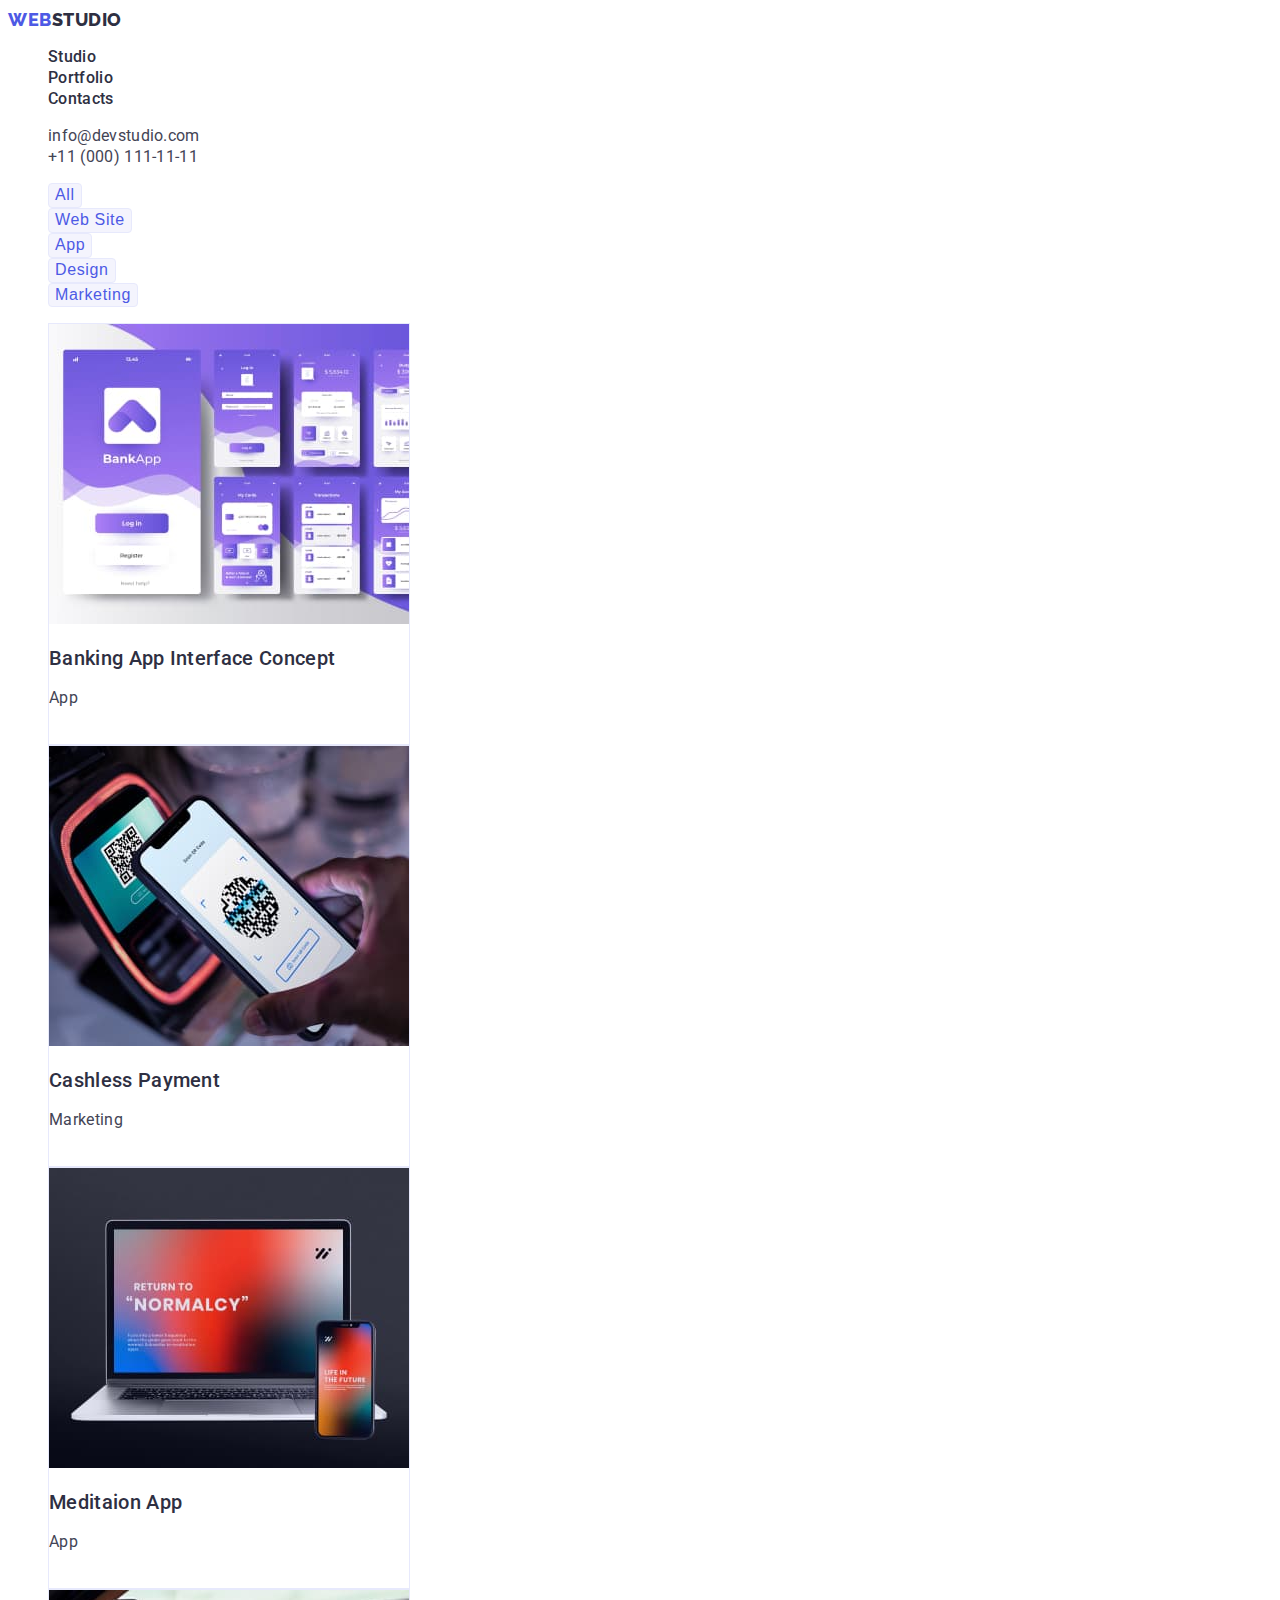
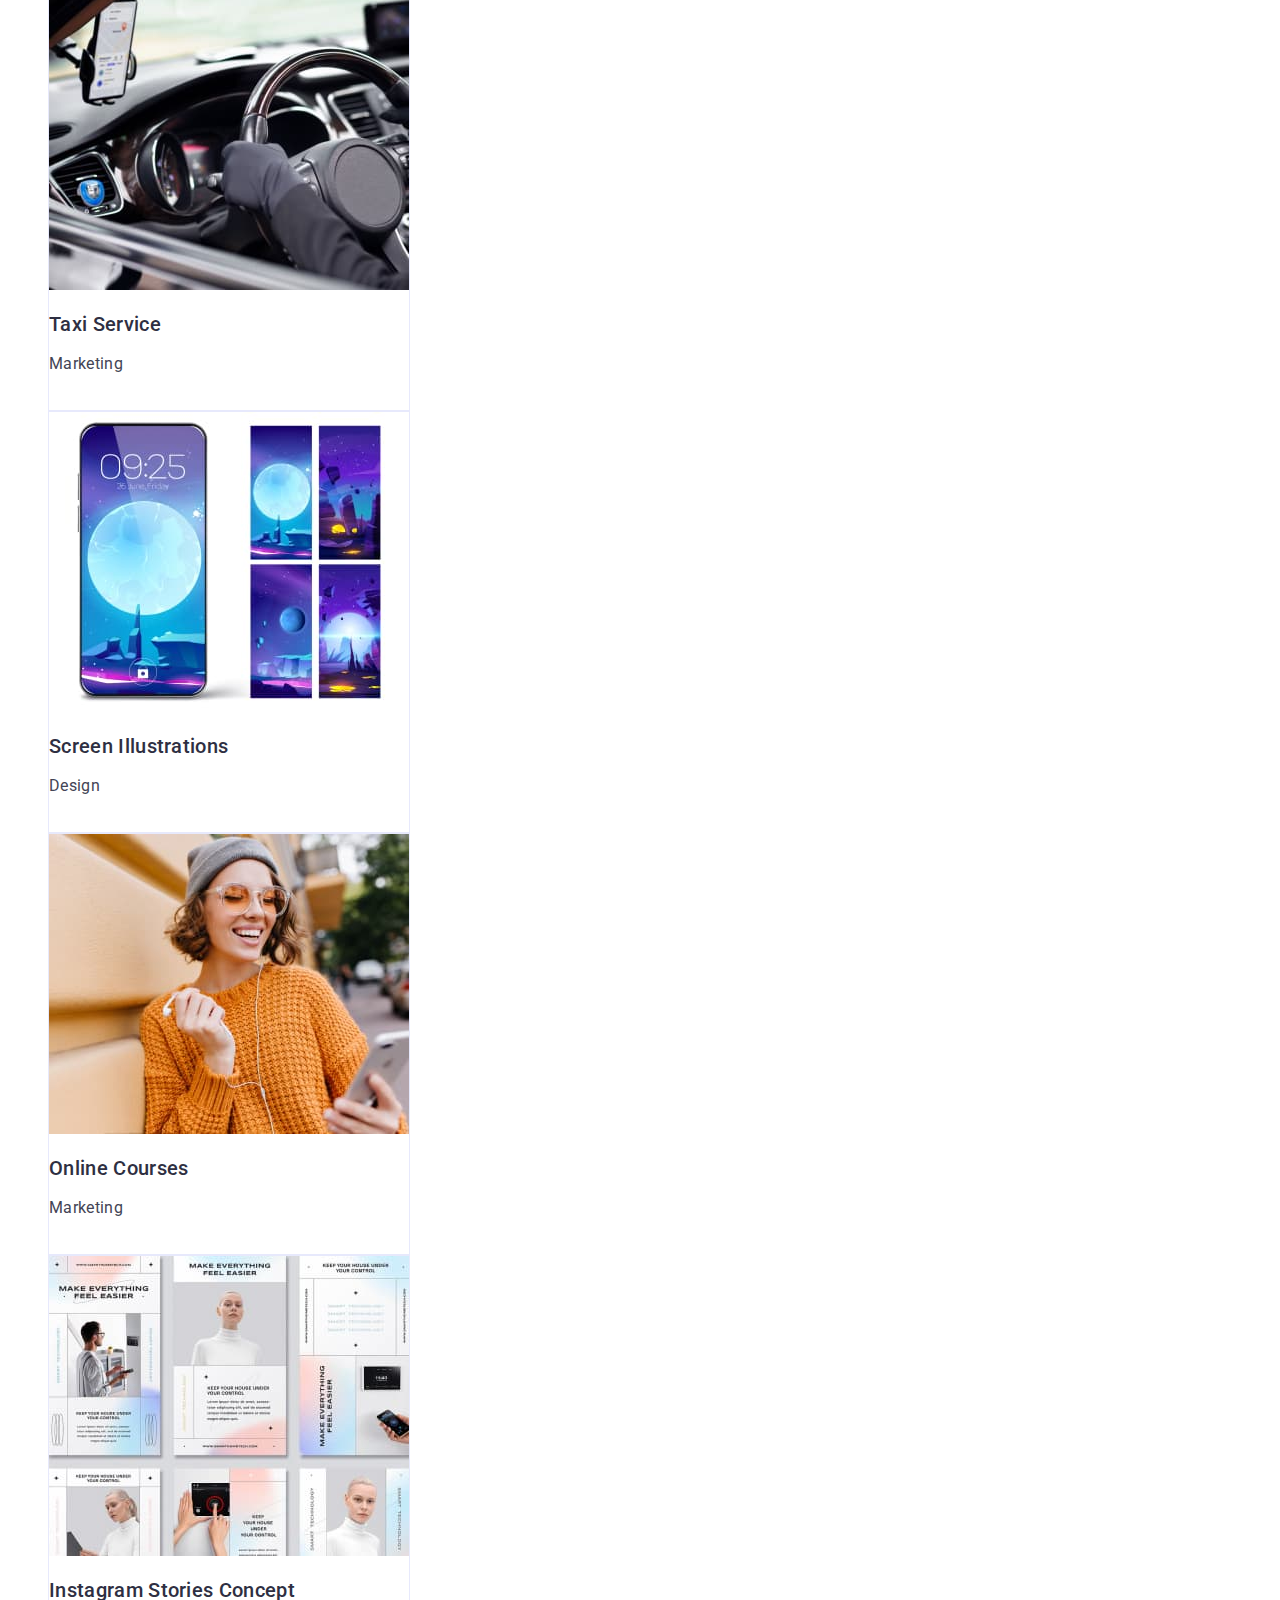
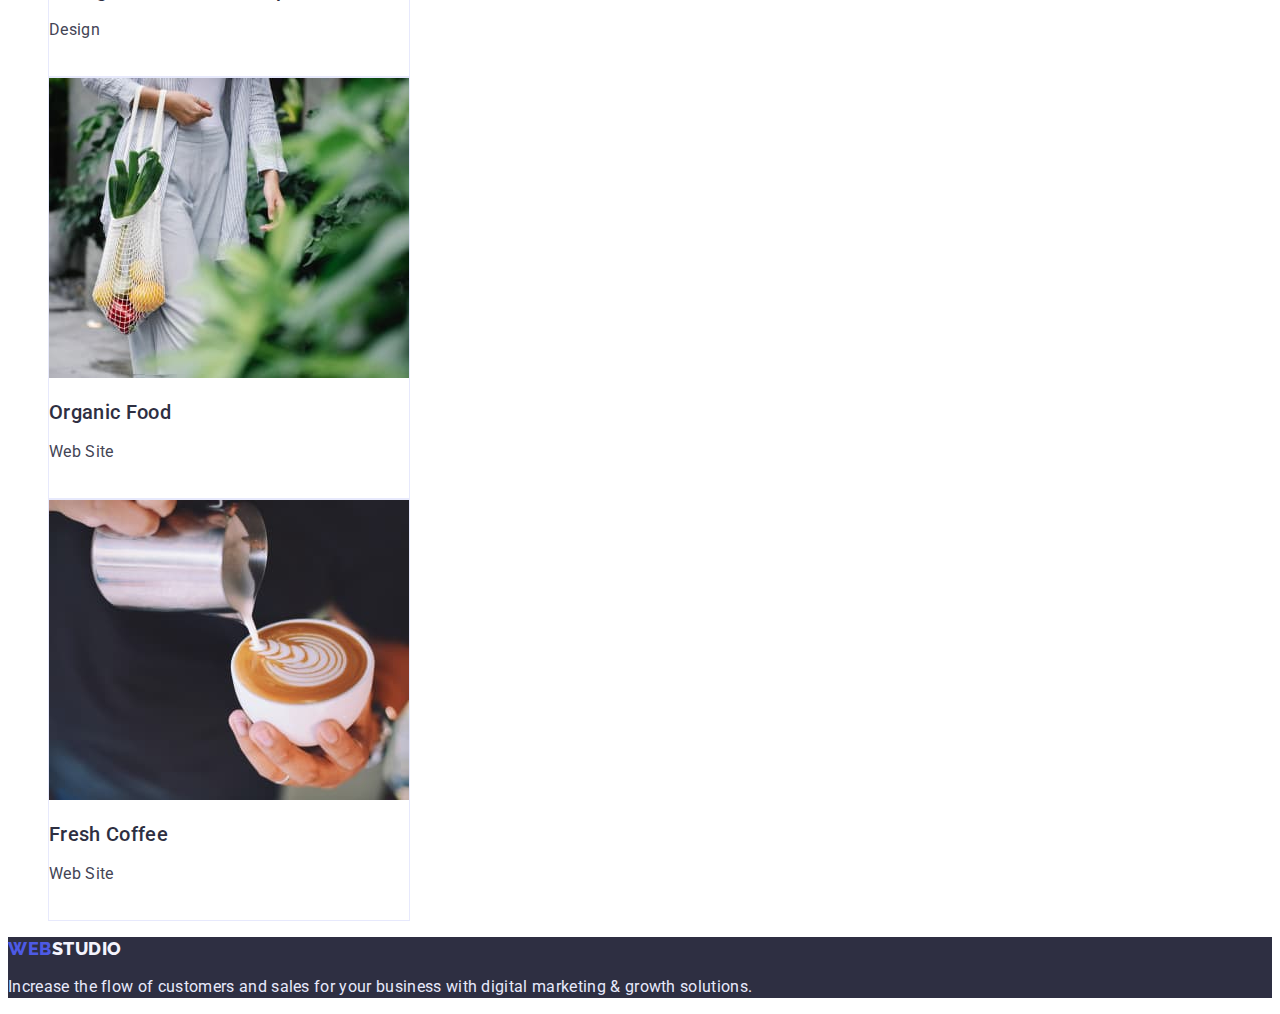
==== portfolio.html @ 3815cd6d "Initial commit" ====
<!DOCTYPE html>
<html lang="en">
<head>
    <meta charset="UTF-8">
    <meta http-equiv="X-UA-Compatible" content="IE=edge">
    <meta name="viewport" content="width=device-width, initial-scale=1.0">
    <title>Portfolio</title>

    <link rel="preconnect" href="https://fonts.googleapis.com">
    <link rel="preconnect" href="https://fonts.gstatic.com" crossorigin>
    <link href="https://fonts.googleapis.com/css2?family=Raleway:wght@800&family=Roboto:wght@400;500;700;900&display=swap" rel="stylesheet">

    <link rel="stylesheet" href="./css/styles.css">
</head>
<body>
    <header class="header">
        <a href="./index.html" class="header_logo link"><span class="logo_web">web</span>studio</a>
        <nav class="header_nav">
            <ul class="header_list">
                <li class="header_item">
                    <a href="./index.html" class="header_link link">Studio</a>
                </li>
                <li class="header_item">
                    <a href="./portfolio.html" class="header_link link">Portfolio</a>
                </li>
                <li class="header_item">
                    <a href="#" class="header_link link">Contacts</a>
                </li>
            </ul>
        </nav>

        <address>
            <ul>
                <li class="header_item"><a href="mailto:info@devstudio.com" class="header_contact link">info@devstudio.com</a></li>
                <li class="header_item"><a href="tel:+110001111111" class="header_contact link">+11 (000) 111-11-11</a></li>
            </ul>
        </address>
    </header>
    <main>
        <section>
            <ul class="main_sct_list_batton">
                <li><button type="button" class="main_button">All</button></li>
                <li><button type="button" class="main_button">Web Site</button></li>
                <li><button type="button" class="main_button">App</button></li>
                <li><button type="button" class="main_button">Design</button></li>
                <li><button type="button" class="main_button">Marketing</button></li>
            </ul>

            <ul class="main_sct_list_work">
                <li class="main_sct_item_work">
                    <img src="./images/portfolio/section_1.jpg" alt="Interface of the created banking program." width="360" height="300">
                    <h2 class="main_sct_title">Banking App Interface Concept</h3>
                    <p class="main_sct_txt">App</p>
                </li>
                <li class="main_sct_item_work">
                    <img src="./images/portfolio/section_2.jpg" alt="Program for non-cash settlement." width="360" height="300">
                    <h2 class="main_sct_title">Cashless Payment</h3>
                    <p class="main_sct_txt">Marketing</p>
                </li>
                <li class="main_sct_item_work">
                    <img src="./images/portfolio/section_3.jpg" alt="An image of a meditation app" width="360" height="300">
                    <h2 class="main_sct_title">Meditaion App</h3>
                    <p class="main_sct_txt">App</p>
                </li>
                <li class="main_sct_item_work">
                    <img src="./images/portfolio/section_4.jpg" alt="Program for taxi service." width="360" height="300">
                    <h2 class="main_sct_title">Taxi Service</h3>
                    <p class="main_sct_txt">Marketing</p>
                </li>
                <li class="main_sct_item_work">
                    <img src="./images/portfolio/section_5.jpg" alt="Screen illustrations." width="360" height="300">
                    <h2 class="main_sct_title">Screen Illustrations</h3>
                    <p class="main_sct_txt">Design</p>
                </li>
                <li class="main_sct_item_work">
                    <img src="./images/portfolio/section_6.jpg" alt="Image of a beautiful cheerful girl." width="360" height="300">
                    <h2 class="main_sct_title">Online Courses</h3>
                    <p class="main_sct_txt">Marketing</p>
                </li>
                <li class="main_sct_item_work">
                    <img src="./images/portfolio/section_7.jpg" alt="Instagram Stories images." width="360" height="300">
                    <h2 class="main_sct_title">Instagram Stories Concept</h3>
                    <p class="main_sct_txt">Design</p>
                </li>
                <li class="main_sct_item_work">
                    <img src="./images/portfolio/section_8.jpg" alt="Image with organic food." width="360" height="300">
                    <h2 class="main_sct_title">Organic Food</h3>
                    <p class="main_sct_txt">Web Site</p>
                </li>
                <li class="main_sct_item_work">
                    <img src="./images/portfolio/section_9.jpg" alt="Image of coffee art." width="360" height="300">
                    <h2 class="main_sct_title">Fresh Coffee</h3>
                    <p class="main_sct_txt">Web Site</p>
                </li>
            </ul>
        </section>
    </main>
    <footer class="footer">
        <a href="./index.html" class="footer_logo link"><span class="logo_web">web</span>studio</a>
        <p class="footer_txt">Increase the flow of customers and sales for your business with digital marketing & growth solutions.</p>
    </footer>
</body>
</html>
---- css/styles.css ----
:root {
    /* Fonts */
    --primary-font: "Roboto", sans-serif;
    --secondary-font: "Raleway", sans-serif;

    /* Colors */
    --primary-brand-cl: #4D5AE5;
    --pressed-state-cl: #404BBF; 
    --dark-cl: #2E2F42;
    --success-cl: #31D0AA;
    --txt-cl: #434455;
    --subtle-txt-cl: #8E8F99;
    --accent-cl: #E7E9FC;
    --light-cl: #F4F4FD;
    --white-cl: #fff;
}

body {
    font-family: var(--primary-font);
    color: var(--dark-cl);
    letter-spacing: 0.02em;
}

.link {
    text-decoration: none;
    color: currentColor;
  }

.header_logo {
    font-family: var(--secondary-font);
    font-weight: 800;
    font-size: 18px;
    line-height: 1.3;
    letter-spacing: 0.03em;
    color: var(--dark-cl);
    text-transform: uppercase;
}

.footer_logo {
    font-family: var(--secondary-font);
    font-weight: 800;
    font-size: 18px;
    line-height: 1.3;
    letter-spacing: 0.03em;
    color: var(--light-cl);
    text-transform: uppercase;
}

.logo_web {
    color: var(--primary-brand-cl);
}

/* Header index */

.header {
    color: var(--accent-cl);
}


.header_item {
    list-style-type: none;
}

.header_link,
.header_contact {
    font-weight: 500;
    font-size: 16px;
    line-height: 1.3;
    letter-spacing: 0.02em;
}

.header_link {
    color: var(--dark-cl);
}

.header_contact {
    color: var(--txt-cl);
    font-weight: 400;
    font-style: normal;
}

.header_link:hover,
.header_link:focus,
.header_contact:hover,
.header_contact:focus {
  color: var(--pressed-state-cl);
}

/* Main index */

.hero_sct{
    background-color: var(--dark-cl);
}

.hero_sct_title {
    width: 500px;
    font-size: 56px;
    line-height: 1.3;
    color: var(--white-cl);
}

.hero_sct_button {
    font-family: var(--primary-font);
    font-weight: 500;
    font-size: 16px;
    line-height: 1.3;
    letter-spacing: 0.04em;
    color: var(--white-cl);

    background-color: var(--primary-brand-cl);
    cursor: pointer;
}

.hero_sct_button:hover,
.hero_sct_button:focus {
    background-color: var(--pressed-state-cl);
}


.feature_sct_list { 
    margin-left: 0;
    padding-left: 0;
}

.feature_sct_item {
    list-style-type: none;
}

.feature_sct_title {
    font-weight: 500;
    font-size: 20px;
    line-height: 1.3;
}

.feature_sct_txt {
    font-size: 16px;
    line-height: 1.3;
    color: var(--txt-cl);
}


.ourwork_sct_item {
    list-style-type: none;
}

.ourwork_sct_title {
    text-align: center;
    font-size: 36px;
    line-height: 1.3;
}

.team_sct {
    background-color: var(--light-cl);
}

.team_sct_title {
    text-align: center;
    font-size: 36px;
    line-height: 1.3;
}

.team_sct_item {
    list-style-type: none;
    background: var(--white-cl);
    box-shadow: 0px 1px 6px rgba(46, 47, 66, 0.08), 0px 1px 1px rgba(46, 47, 66, 0.16), 0px 2px 1px rgba(46, 47, 66, 0.08);
    border-radius: 0px 0px 4px 4px;
}
.team_sct_name {
    font-weight: 500;
    font-size: 20px;
    line-height: 1.3;
}

.team_sct_txt {
    line-height: 1.3;
}

/* Footer */
.footer {
    background-color: var(--dark-cl);
}

.footer_txt {
    font-size: 16px;
    line-height: 1.3;
    color: var(--accent-cl);
}

/* Portfolio */

.main_sct_list_batton {
    list-style-type: none;
}

.main_button {
    font-weight: 500;
    font-size: 16px;
    line-height: 1.3;
    letter-spacing: 0.04em;
    color: var(--primary-brand-cl);

    border: 1px solid var(--accent-cl);
    border-radius: 4px;
    background-color: var(--light-cl);
    cursor: pointer;
}

.main_button:hover,
.main_button:focus {
    color: var(--white-cl);
    background-color: var(--pressed-state-cl);
}

.main_sct_list_work {
    list-style-type: none;
}

.main_sct_item_work {
    width: 360px;
    height: 420px;
    background: var(--white-cl);
    border: 1px solid var(--accent-cl);
}

.main_sct_title {
    font-weight: 500;
    font-size: 20px;
    line-height: 1.3;
}

.main_sct_txt {
    font-size: 16px;
    line-height: 1.3;
    color: var(--txt-cl);
}
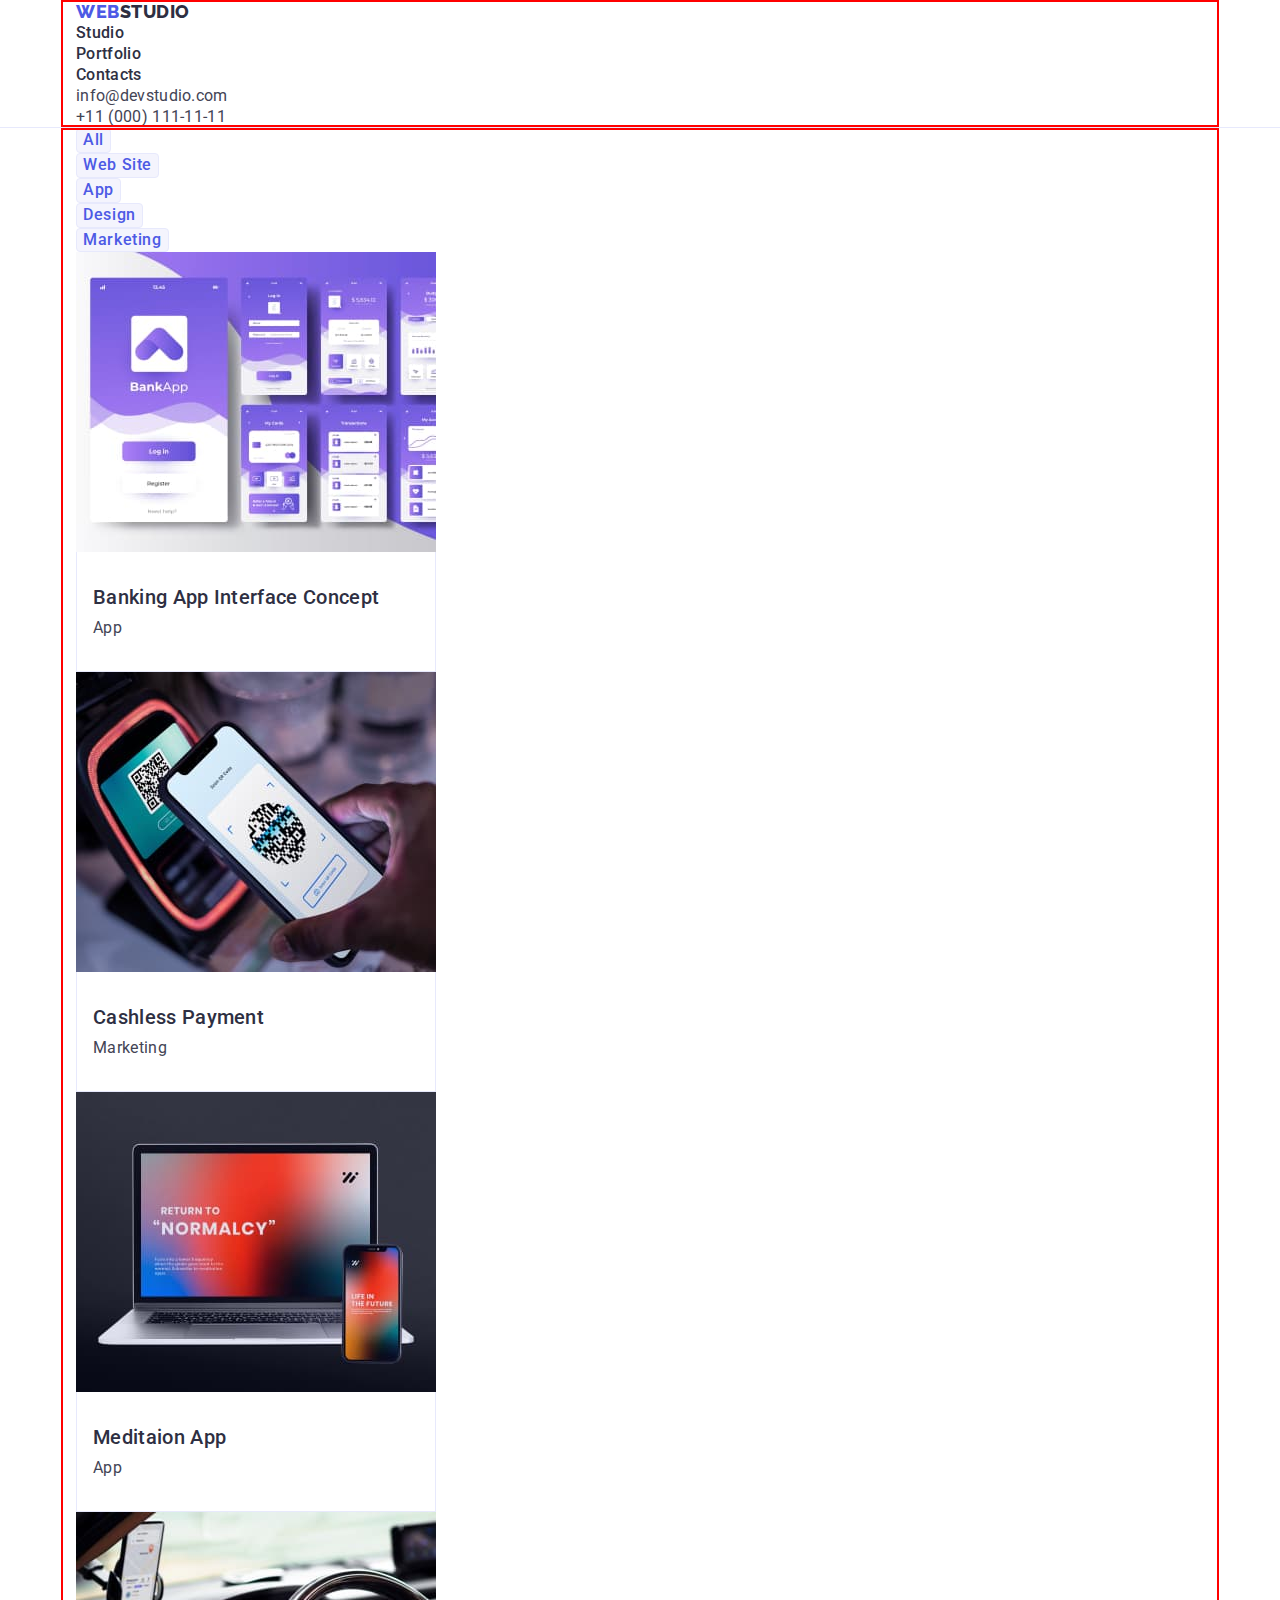
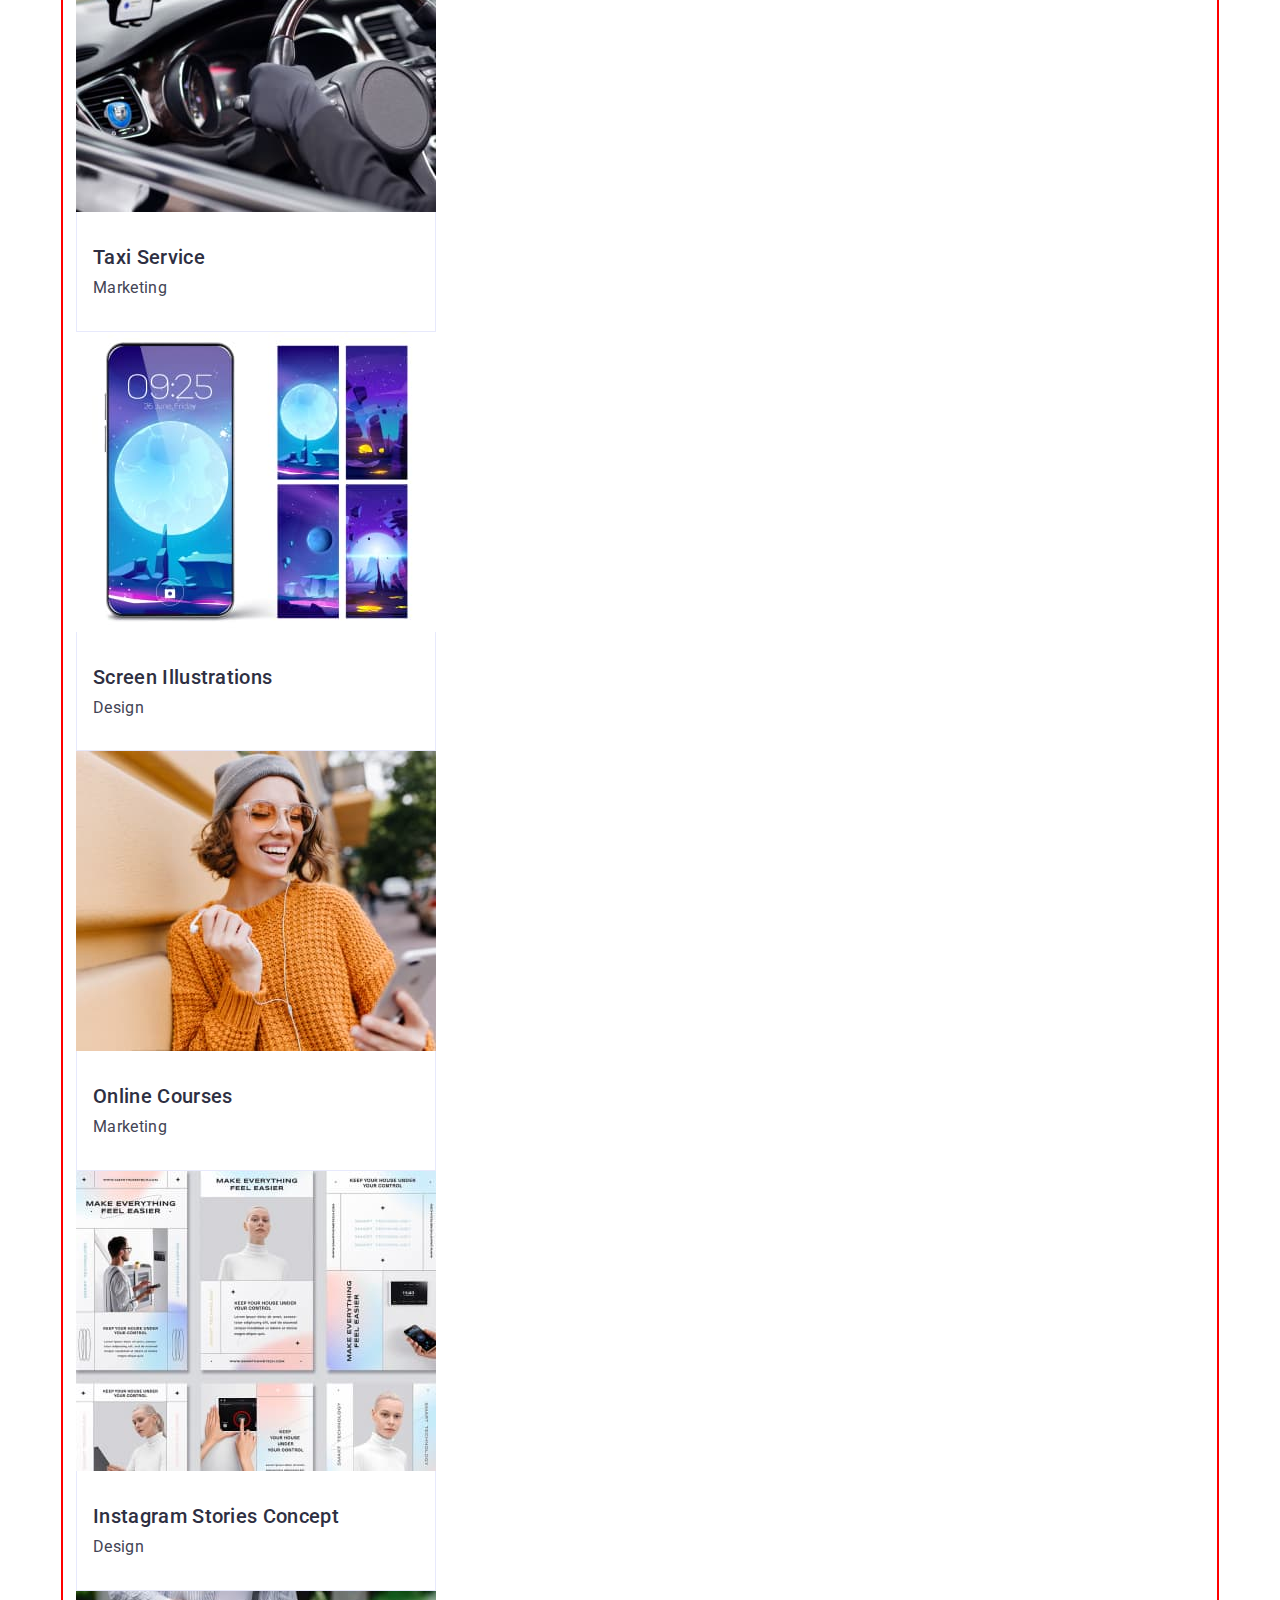
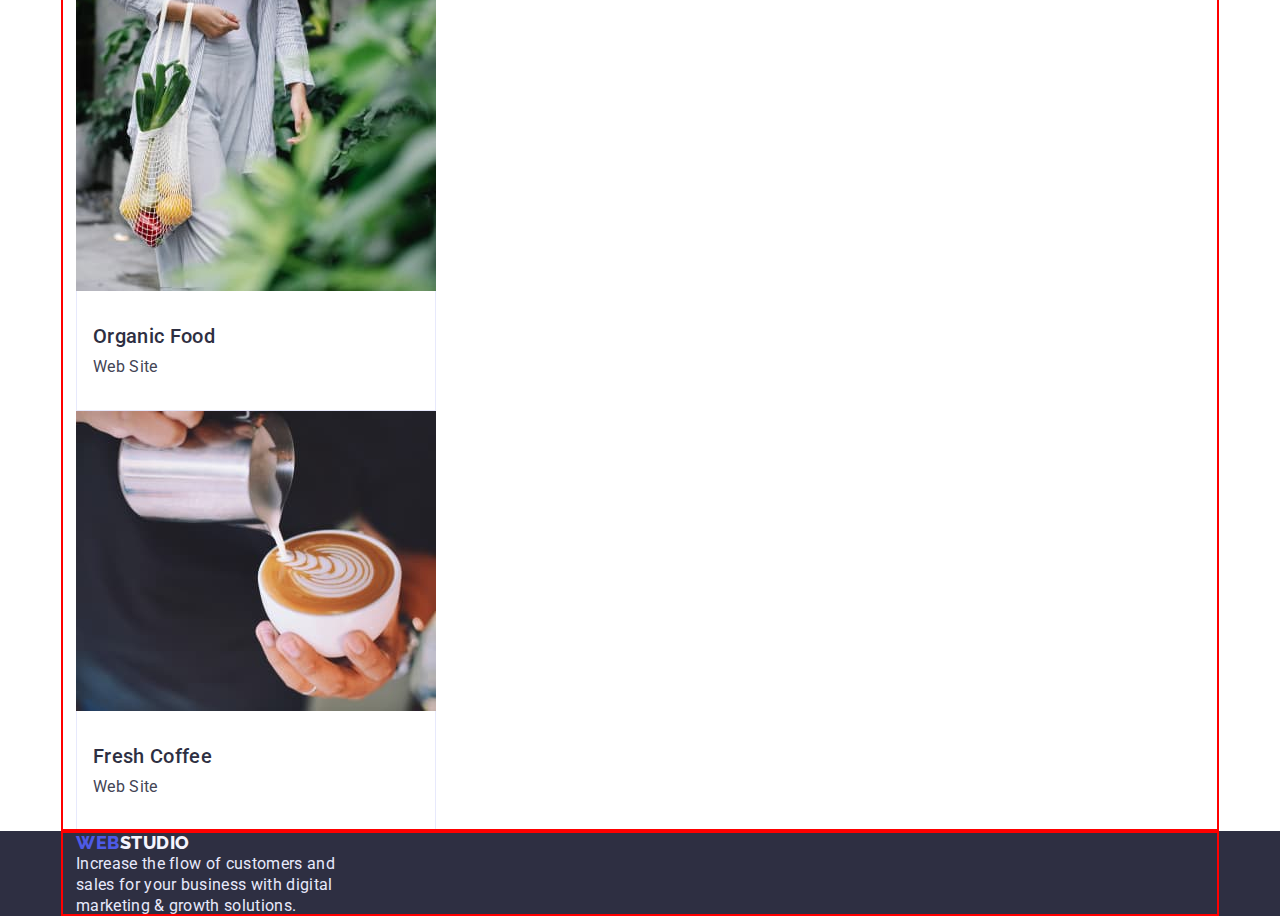
==== commit 612cfaae: "Update portfolio.html" ====
--- a/portfolio.html
+++ b/portfolio.html
@@ -9,11 +9,13 @@
     <link rel="preconnect" href="https://fonts.googleapis.com">
     <link rel="preconnect" href="https://fonts.gstatic.com" crossorigin>
     <link href="https://fonts.googleapis.com/css2?family=Raleway:wght@800&family=Roboto:wght@400;500;700;900&display=swap" rel="stylesheet">
-
+    
+    <link rel="stylesheet" href="https://cdn.jsdelivr.net/npm/modern-normalize@1.1.0/modern-normalize.min.css">
     <link rel="stylesheet" href="./css/styles.css">
 </head>
 <body>
     <header class="header">
+    <div class="container">
         <a href="./index.html" class="header_logo link"><span class="logo_web">web</span>studio</a>
         <nav class="header_nav">
             <ul class="header_list">
@@ -35,9 +37,11 @@
                 <li class="header_item"><a href="tel:+110001111111" class="header_contact link">+11 (000) 111-11-11</a></li>
             </ul>
         </address>
+    </div>
     </header>
     <main>
         <section>
+        <div class="container">
             <ul class="main_sct_list_batton">
                 <li><button type="button" class="main_button">All</button></li>
                 <li><button type="button" class="main_button">Web Site</button></li>
@@ -49,55 +53,76 @@
             <ul class="main_sct_list_work">
                 <li class="main_sct_item_work">
                     <img src="./images/portfolio/section_1.jpg" alt="Interface of the created banking program." width="360" height="300">
+                    <div class="main_sct_item_info">
                     <h2 class="main_sct_title">Banking App Interface Concept</h3>
                     <p class="main_sct_txt">App</p>
+                    </div>
                 </li>
                 <li class="main_sct_item_work">
                     <img src="./images/portfolio/section_2.jpg" alt="Program for non-cash settlement." width="360" height="300">
+                    <div class="main_sct_item_info">
                     <h2 class="main_sct_title">Cashless Payment</h3>
                     <p class="main_sct_txt">Marketing</p>
+                    </div>
                 </li>
                 <li class="main_sct_item_work">
                     <img src="./images/portfolio/section_3.jpg" alt="An image of a meditation app" width="360" height="300">
+                    <div class="main_sct_item_info">
                     <h2 class="main_sct_title">Meditaion App</h3>
                     <p class="main_sct_txt">App</p>
+                    </div>
                 </li>
                 <li class="main_sct_item_work">
                     <img src="./images/portfolio/section_4.jpg" alt="Program for taxi service." width="360" height="300">
+                    <div class="main_sct_item_info">
                     <h2 class="main_sct_title">Taxi Service</h3>
                     <p class="main_sct_txt">Marketing</p>
+                    </div>
                 </li>
                 <li class="main_sct_item_work">
                     <img src="./images/portfolio/section_5.jpg" alt="Screen illustrations." width="360" height="300">
+                    <div class="main_sct_item_info">
                     <h2 class="main_sct_title">Screen Illustrations</h3>
                     <p class="main_sct_txt">Design</p>
+                    </div>
                 </li>
                 <li class="main_sct_item_work">
                     <img src="./images/portfolio/section_6.jpg" alt="Image of a beautiful cheerful girl." width="360" height="300">
+                    <div class="main_sct_item_info">
                     <h2 class="main_sct_title">Online Courses</h3>
                     <p class="main_sct_txt">Marketing</p>
+                    </div>
                 </li>
                 <li class="main_sct_item_work">
                     <img src="./images/portfolio/section_7.jpg" alt="Instagram Stories images." width="360" height="300">
+                    <div class="main_sct_item_info">
                     <h2 class="main_sct_title">Instagram Stories Concept</h3>
                     <p class="main_sct_txt">Design</p>
+                    </div>
                 </li>
                 <li class="main_sct_item_work">
                     <img src="./images/portfolio/section_8.jpg" alt="Image with organic food." width="360" height="300">
+                    <div class="main_sct_item_info">
                     <h2 class="main_sct_title">Organic Food</h3>
                     <p class="main_sct_txt">Web Site</p>
+                    </div>
                 </li>
                 <li class="main_sct_item_work">
                     <img src="./images/portfolio/section_9.jpg" alt="Image of coffee art." width="360" height="300">
+                    <div class="main_sct_item_info">
                     <h2 class="main_sct_title">Fresh Coffee</h3>
                     <p class="main_sct_txt">Web Site</p>
+                    </div>
                 </li>
             </ul>
+        </div>
         </section>
     </main>
     <footer class="footer">
+    <div class="container">
         <a href="./index.html" class="footer_logo link"><span class="logo_web">web</span>studio</a>
         <p class="footer_txt">Increase the flow of customers and sales for your business with digital marketing & growth solutions.</p>
+    </div>
     </footer>
 </body>
 </html>--- a/css/styles.css
+++ b/css/styles.css
@@ -15,6 +15,18 @@
     --white-cl: #fff;
 }
 
+h1,h2,h3,h4,h5,h6,p {
+    margin: 0;
+}
+
+img { 
+    display: block;
+}
+
+ul {
+    margin: 0;
+    padding: 0;
+}
 body {
     font-family: var(--primary-font);
     color: var(--dark-cl);
@@ -37,6 +49,8 @@
 }
 
 .footer_logo {
+    margin-bottom: 16px;    
+
     font-family: var(--secondary-font);
     font-weight: 800;
     font-size: 18px;
@@ -54,6 +68,7 @@
 
 .header {
     color: var(--accent-cl);
+    border-bottom: 1px solid var(--accent-cl);
 }
 
 
@@ -93,13 +108,18 @@
 }
 
 .hero_sct_title {
-    width: 500px;
+    margin-bottom: 48px;
+
+    width: 494px;
     font-size: 56px;
     line-height: 1.3;
     color: var(--white-cl);
 }
 
 .hero_sct_button {
+    width: 169px;
+    height: 56px;
+
     font-family: var(--primary-font);
     font-weight: 500;
     font-size: 16px;
@@ -123,10 +143,14 @@
 }
 
 .feature_sct_item {
+    width: 264px;
+
     list-style-type: none;
 }
 
 .feature_sct_title {
+    margin-bottom: 8px;
+
     font-weight: 500;
     font-size: 20px;
     line-height: 1.3;
@@ -144,6 +168,8 @@
 }
 
 .ourwork_sct_title {
+    margin-bottom: 72px;
+
     text-align: center;
     font-size: 36px;
     line-height: 1.3;
@@ -154,6 +180,8 @@
 }
 
 .team_sct_title {
+    margin-bottom: 72px;
+
     text-align: center;
     font-size: 36px;
     line-height: 1.3;
@@ -166,6 +194,8 @@
     border-radius: 0px 0px 4px 4px;
 }
 .team_sct_name {
+    margin-bottom: 8px;
+
     font-weight: 500;
     font-size: 20px;
     line-height: 1.3;
@@ -173,6 +203,12 @@
 
 .team_sct_txt {
     line-height: 1.3;
+}
+
+.team_sct_info {
+    padding: 32px 0;
+    text-align: center;
+    width: 232px;
 }
 
 /* Footer */
@@ -181,6 +217,8 @@
 }
 
 .footer_txt {
+    width: 264px;
+
     font-size: 16px;
     line-height: 1.3;
     color: var(--accent-cl);
@@ -217,12 +255,17 @@
 
 .main_sct_item_work {
     width: 360px;
-    height: 420px;
-    background: var(--white-cl);
+}
+
+.main_sct_item_info { 
+    padding: 32px 0 32px 16px;
     border: 1px solid var(--accent-cl);
+    border-top: none;
 }
 
 .main_sct_title {
+    margin-bottom: 8px;
+
     font-weight: 500;
     font-size: 20px;
     line-height: 1.3;
@@ -233,3 +276,15 @@
     line-height: 1.3;
     color: var(--txt-cl);
 }
+
+.container {
+    width: 1158px;
+    padding-left: 15px;
+    padding-right: 15px;
+    margin-left: auto;
+    margin-right: auto;
+
+    outline: 2px solid red;
+    outline-offset: -2px;
+}
+
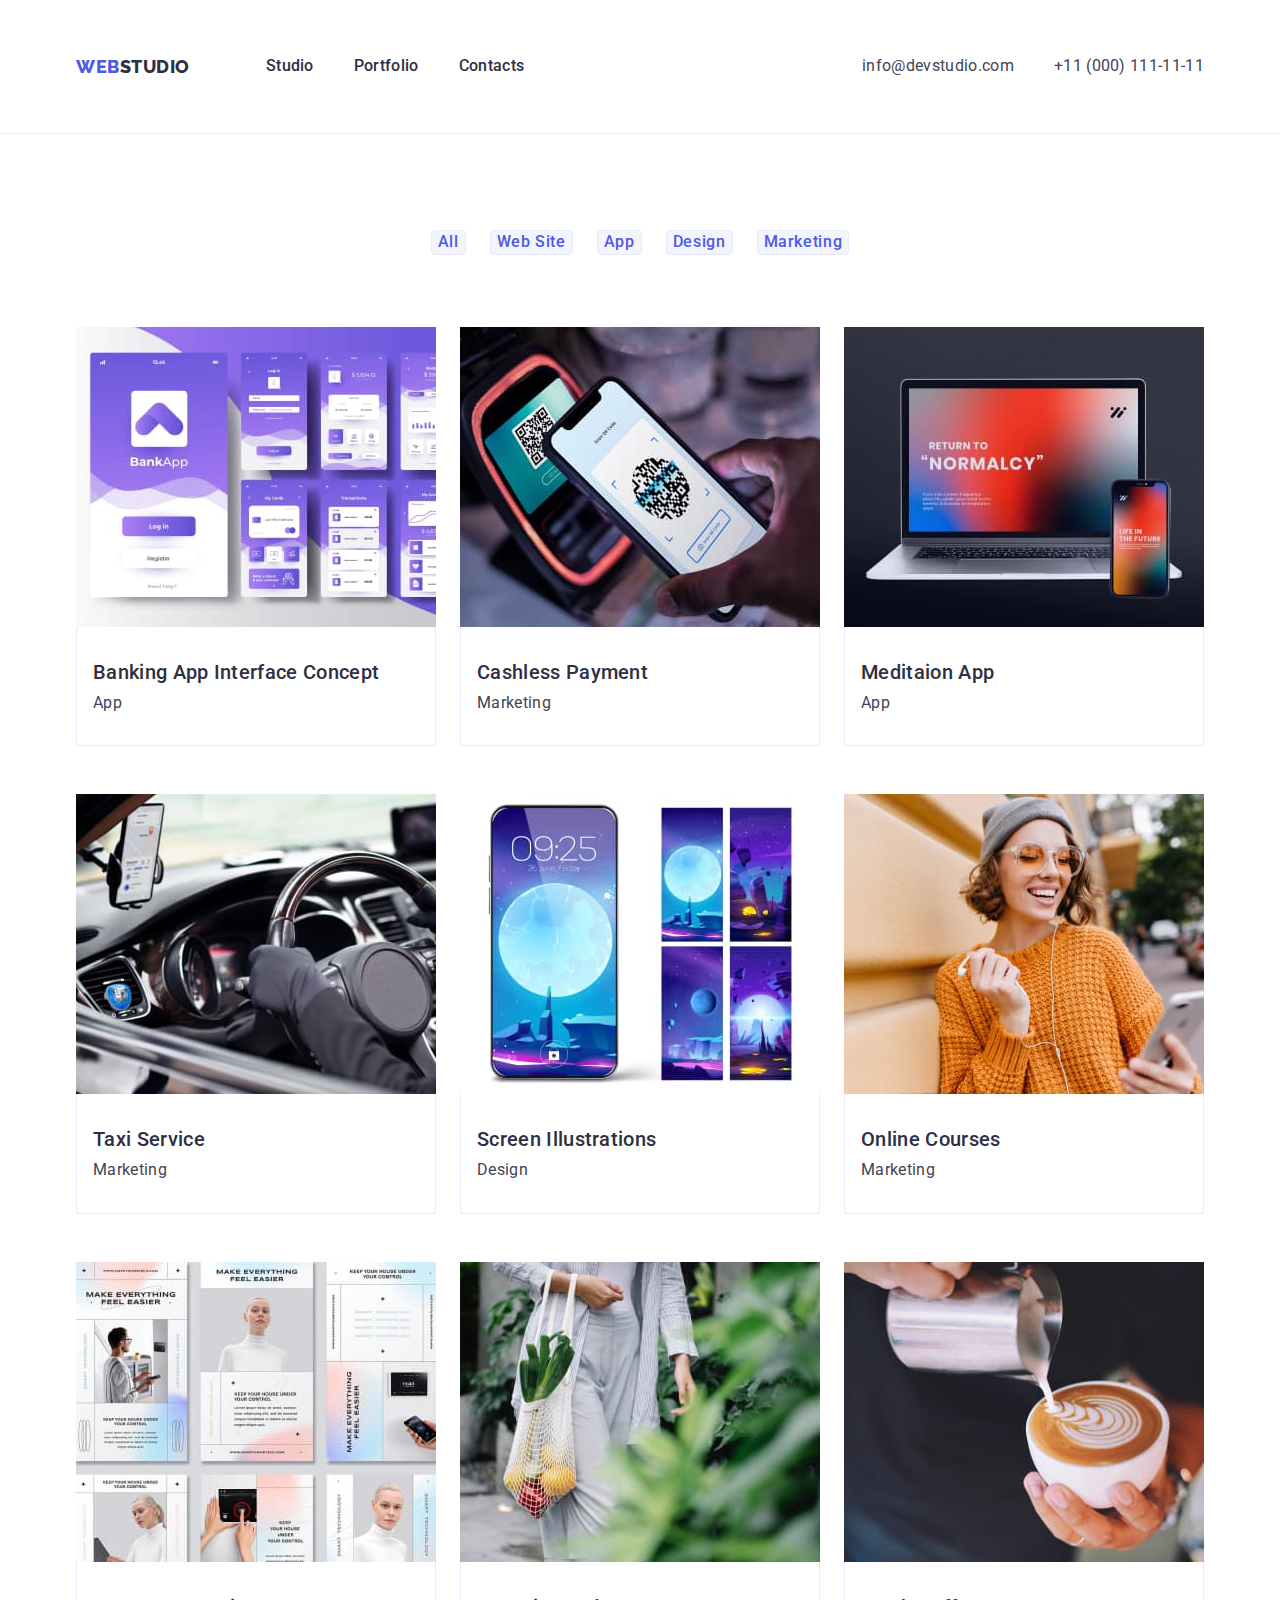
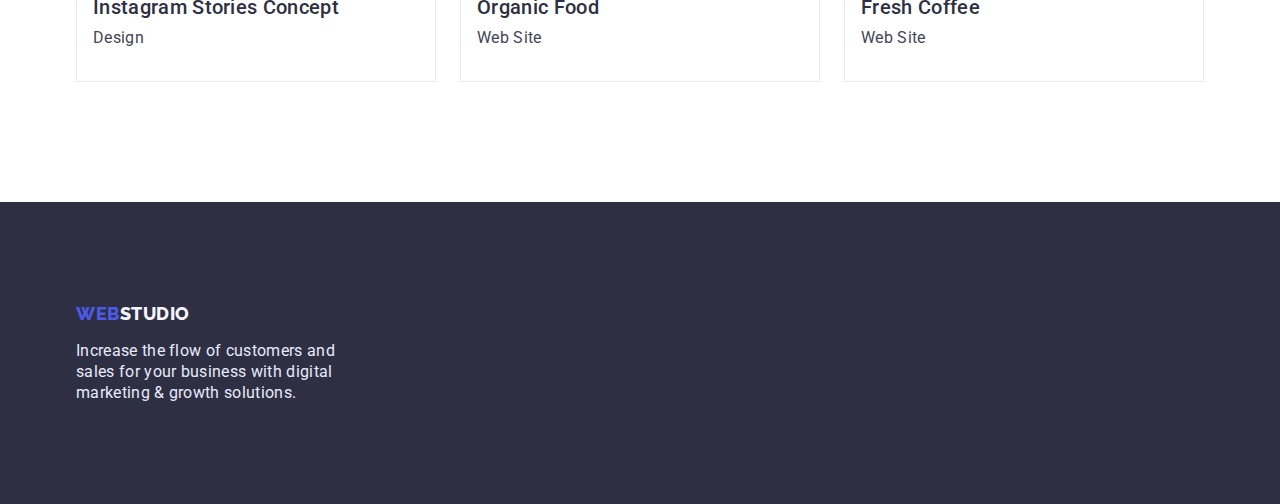
==== commit 57a8e2cc: "Update portfolio.html" ====
--- a/portfolio.html
+++ b/portfolio.html
@@ -15,7 +15,7 @@
 </head>
 <body>
     <header class="header">
-    <div class="container">
+    <div class="container header_container">
         <a href="./index.html" class="header_logo link"><span class="logo_web">web</span>studio</a>
         <nav class="header_nav">
             <ul class="header_list">
@@ -32,7 +32,7 @@
         </nav>
 
         <address>
-            <ul>
+            <ul class="header_address">
                 <li class="header_item"><a href="mailto:info@devstudio.com" class="header_contact link">info@devstudio.com</a></li>
                 <li class="header_item"><a href="tel:+110001111111" class="header_contact link">+11 (000) 111-11-11</a></li>
             </ul>
--- a/css/styles.css
+++ b/css/styles.css
@@ -13,6 +13,10 @@
     --accent-cl: #E7E9FC;
     --light-cl: #F4F4FD;
     --white-cl: #fff;
+
+    --indent: 24px;
+    --indent_bottom: 48px;
+    --items: 3;
 }
 
 h1,h2,h3,h4,h5,h6,p {
@@ -21,6 +25,8 @@
 
 img { 
     display: block;
+    max-width: 100%;
+    height: auto;
 }
 
 ul {
@@ -39,6 +45,7 @@
   }
 
 .header_logo {
+    margin-right: 76px;
     font-family: var(--secondary-font);
     font-weight: 800;
     font-size: 18px;
@@ -49,8 +56,6 @@
 }
 
 .footer_logo {
-    margin-bottom: 16px;    
-
     font-family: var(--secondary-font);
     font-weight: 800;
     font-size: 18px;
@@ -64,20 +69,45 @@
     color: var(--primary-brand-cl);
 }
 
+.feature_sct,.ourwork_sct,.team_sct{
+    padding: 120px 0;
+}
+
 /* Header index */
 
 .header {
+    padding: 32px 0;
     color: var(--accent-cl);
     border-bottom: 1px solid var(--accent-cl);
 }
 
+.header_container {
+    display: flex;
+    align-items: center;
+}
 
 .header_item {
     list-style-type: none;
 }
-
+.header_nav {
+margin-right: auto;
+}
+.header_list {
+    display: flex;
+    align-items: center;
+    gap: 40px;
+}
+
+.header_address {
+    display: flex;
+    align-items: center;
+    gap: 40px; 
+}
 .header_link,
 .header_contact {
+    display: block;
+    padding: 24px 0;
+
     font-weight: 500;
     font-size: 16px;
     line-height: 1.3;
@@ -107,8 +137,14 @@
     background-color: var(--dark-cl);
 }
 
+.hero_sct_centr {
+    padding: 188px 0;
+}
+
 .hero_sct_title {
     margin-bottom: 48px;
+    margin-left: auto;
+    margin-right: auto;
 
     width: 494px;
     font-size: 56px;
@@ -119,6 +155,10 @@
 .hero_sct_button {
     width: 169px;
     height: 56px;
+    
+    display: block;
+    margin-left: auto;
+    margin-right: auto;
 
     font-family: var(--primary-font);
     font-weight: 500;
@@ -137,7 +177,11 @@
 }
 
 
-.feature_sct_list { 
+.feature_sct_list {
+    display: flex;
+    align-items: center;
+    gap: 24px; 
+
     margin-left: 0;
     padding-left: 0;
 }
@@ -162,6 +206,11 @@
     color: var(--txt-cl);
 }
 
+.ourwork_sct_list {
+    display: flex;
+    align-items: center;
+    gap: 24px;
+}
 
 .ourwork_sct_item {
     list-style-type: none;
@@ -179,6 +228,11 @@
     background-color: var(--light-cl);
 }
 
+.team_sct_list {
+    display: flex;
+    align-items: center;
+    gap: 24px;
+}
 .team_sct_title {
     margin-bottom: 72px;
 
@@ -214,10 +268,12 @@
 /* Footer */
 .footer {
     background-color: var(--dark-cl);
+    padding: 100px 0;
 }
 
 .footer_txt {
     width: 264px;
+    margin-top: 16px;
 
     font-size: 16px;
     line-height: 1.3;
@@ -228,6 +284,14 @@
 
 .main_sct_list_batton {
     list-style-type: none;
+    padding-top: 96px;
+    padding-bottom: 72px;
+
+    display: flex;
+    align-items: center;
+    gap: 24px;
+    justify-content:center;
+    
 }
 
 .main_button {
@@ -241,7 +305,7 @@
     border-radius: 4px;
     background-color: var(--light-cl);
     cursor: pointer;
-}
+}  
 
 .main_button:hover,
 .main_button:focus {
@@ -251,6 +315,11 @@
 
 .main_sct_list_work {
     list-style-type: none;
+    display: flex;
+    gap: var(--indent_bottom) var(--indent);
+    flex-wrap: wrap;
+    flex-direction: calc(100% - var(--indent) * (var(--items-1)-1)/var(--items)) ;
+    margin-bottom: 120px;
 }
 
 .main_sct_item_work {
@@ -283,8 +352,5 @@
     padding-right: 15px;
     margin-left: auto;
     margin-right: auto;
-
-    outline: 2px solid red;
-    outline-offset: -2px;
-}
-
+}
+
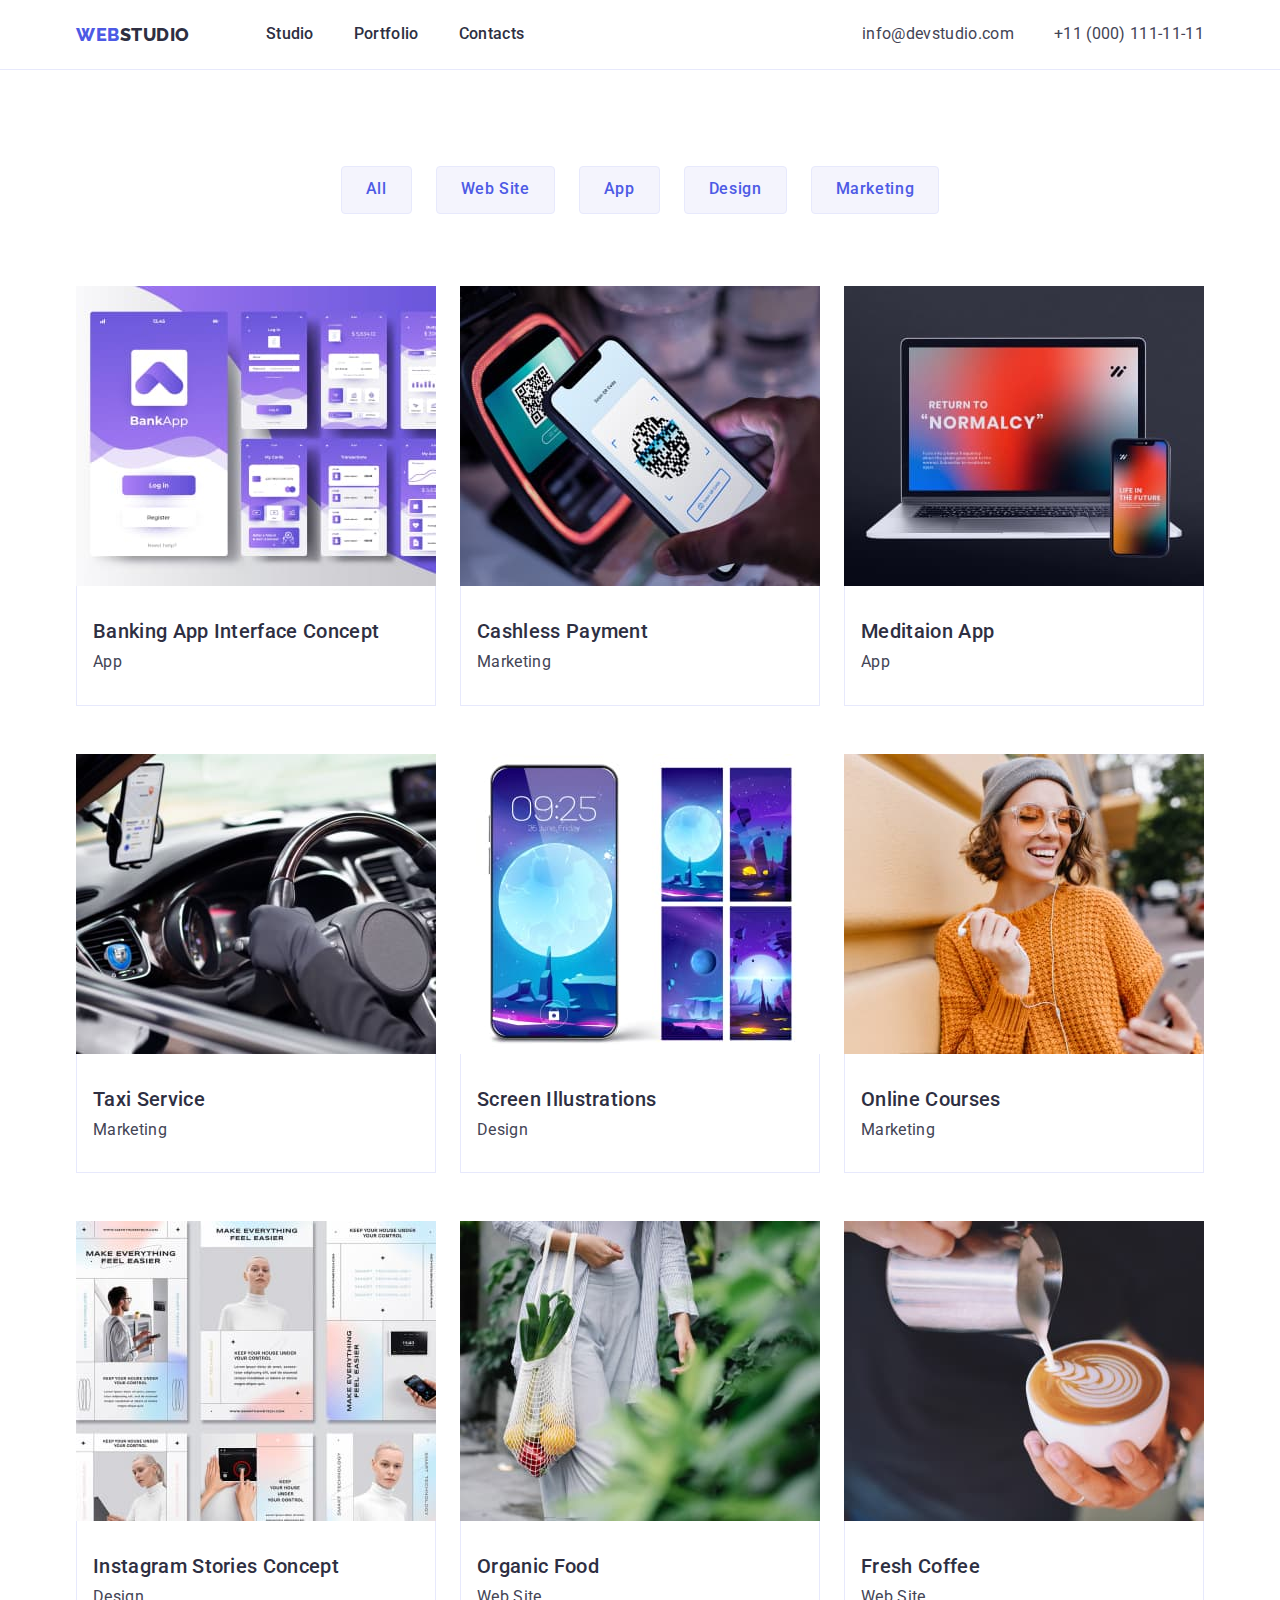
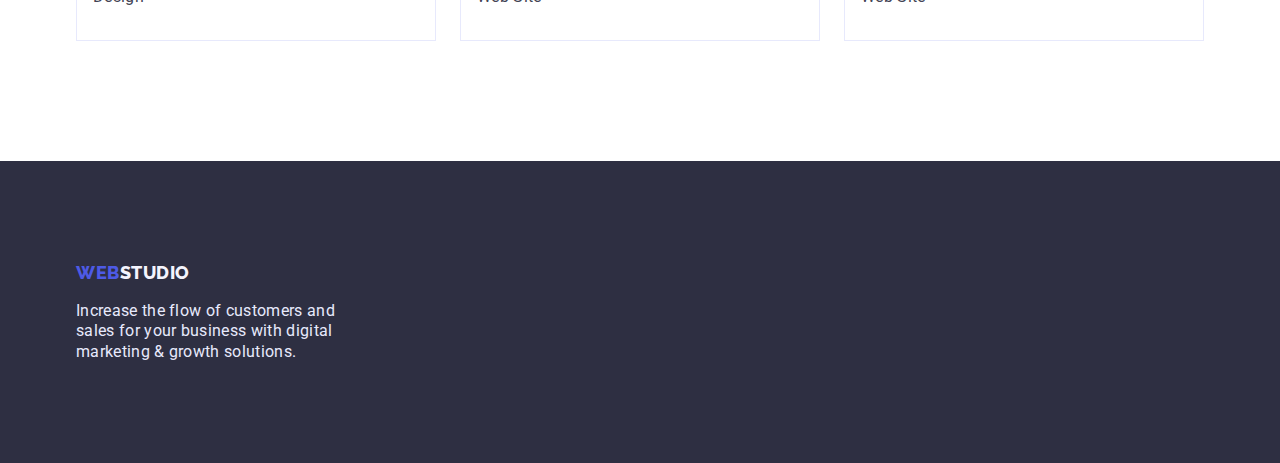
==== commit 7f9d186d: "Update portfolio.html" ====
--- a/portfolio.html
+++ b/portfolio.html
@@ -40,9 +40,9 @@
     </div>
     </header>
     <main>
-        <section>
+        <section class="portfolio_sct">
         <div class="container">
-            <ul class="main_sct_list_batton">
+            <ul class="main_sct_list_button">
                 <li><button type="button" class="main_button">All</button></li>
                 <li><button type="button" class="main_button">Web Site</button></li>
                 <li><button type="button" class="main_button">App</button></li>
--- a/css/styles.css
+++ b/css/styles.css
@@ -16,7 +16,6 @@
 
     --indent: 24px;
     --indent_bottom: 48px;
-    --items: 3;
 }
 
 h1,h2,h3,h4,h5,h6,p {
@@ -33,6 +32,11 @@
     margin: 0;
     padding: 0;
 }
+
+button{
+    padding: 0;
+}
+
 body {
     font-family: var(--primary-font);
     color: var(--dark-cl);
@@ -70,13 +74,16 @@
 }
 
 .feature_sct,.ourwork_sct,.team_sct{
-    padding: 120px 0;
+    padding-bottom: 120px;
+}
+
+.feature_sct {
+    padding-top: 120px;
 }
 
 /* Header index */
 
 .header {
-    padding: 32px 0;
     color: var(--accent-cl);
     border-bottom: 1px solid var(--accent-cl);
 }
@@ -150,6 +157,8 @@
     font-size: 56px;
     line-height: 1.3;
     color: var(--white-cl);
+
+    text-align: center;
 }
 
 .hero_sct_button {
@@ -187,9 +196,8 @@
 }
 
 .feature_sct_item {
-    width: 264px;
-
-    list-style-type: none;
+    list-style-type: none;
+    flex-basis: calc((1128px - 3 * 24px)/ 4);
 }
 
 .feature_sct_title {
@@ -262,7 +270,6 @@
 .team_sct_info {
     padding: 32px 0;
     text-align: center;
-    width: 232px;
 }
 
 /* Footer */
@@ -282,10 +289,9 @@
 
 /* Portfolio */
 
-.main_sct_list_batton {
-    list-style-type: none;
-    padding-top: 96px;
-    padding-bottom: 72px;
+.main_sct_list_button {
+    list-style-type: none;
+    margin-bottom: 72px;
 
     display: flex;
     align-items: center;
@@ -301,6 +307,8 @@
     letter-spacing: 0.04em;
     color: var(--primary-brand-cl);
 
+    height: 48px;
+    padding: 0 24px;
     border: 1px solid var(--accent-cl);
     border-radius: 4px;
     background-color: var(--light-cl);
@@ -318,14 +326,11 @@
     display: flex;
     gap: var(--indent_bottom) var(--indent);
     flex-wrap: wrap;
-    flex-direction: calc(100% - var(--indent) * (var(--items-1)-1)/var(--items)) ;
-    margin-bottom: 120px;
 }
 
 .main_sct_item_work {
-    width: 360px;
-}
-
+    flex-basis: calc((1128px - 2 * 24px) / 3);
+}
 .main_sct_item_info { 
     padding: 32px 0 32px 16px;
     border: 1px solid var(--accent-cl);
@@ -354,3 +359,7 @@
     margin-right: auto;
 }
 
+.portfolio_sct {
+    padding-top: 96px;
+    padding-bottom: 120px;
+}